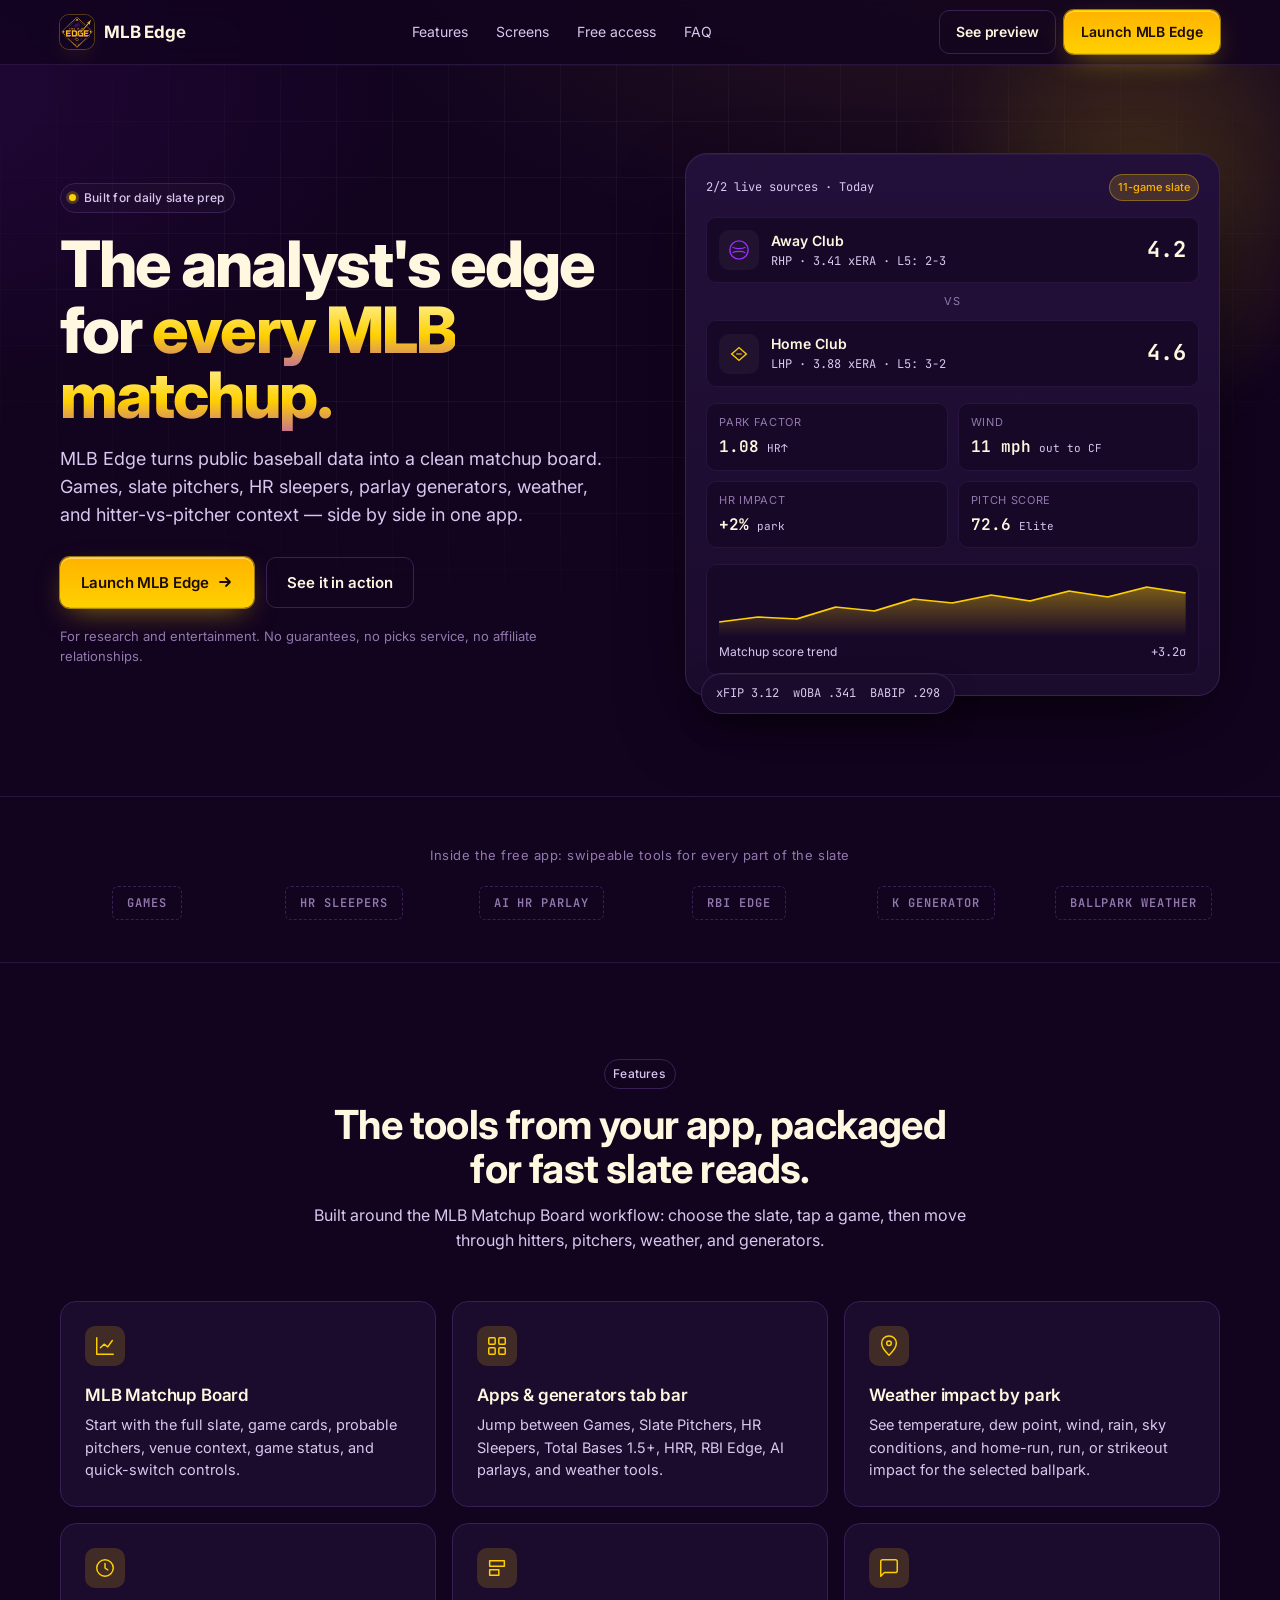
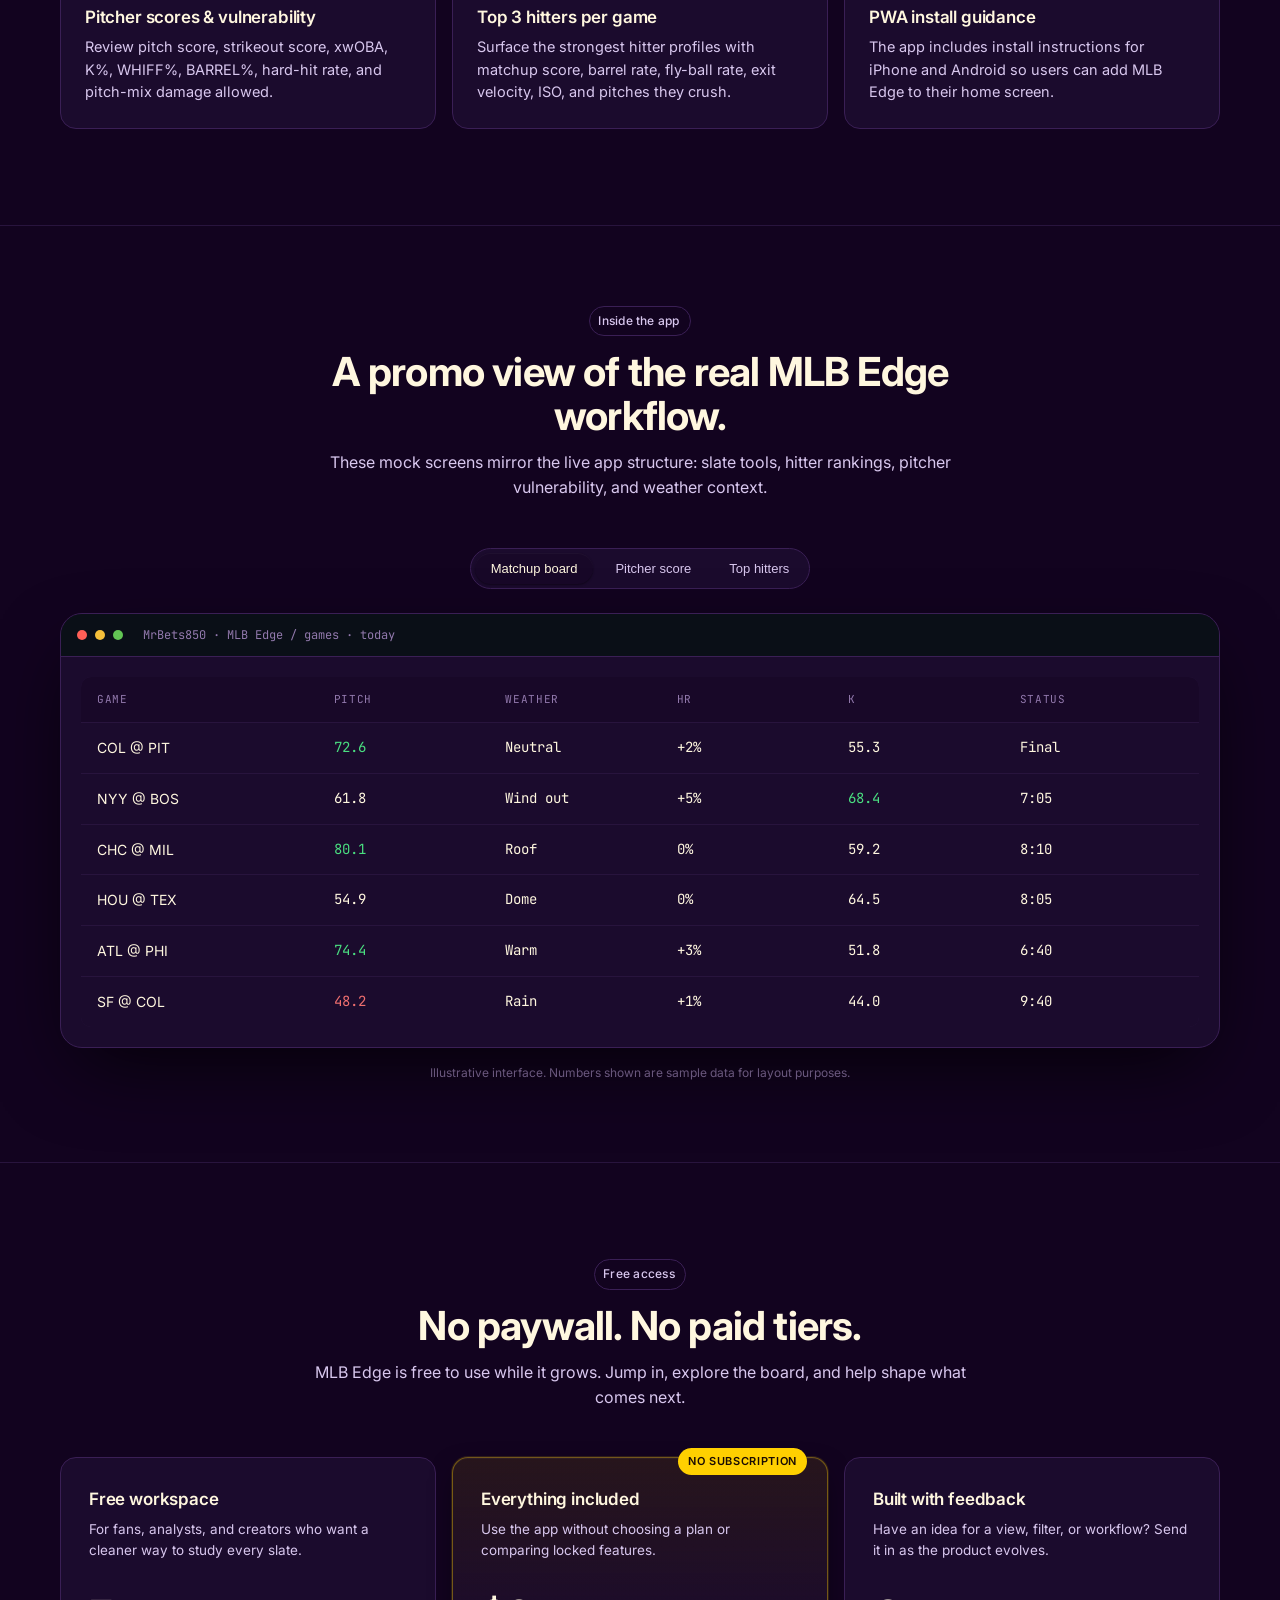
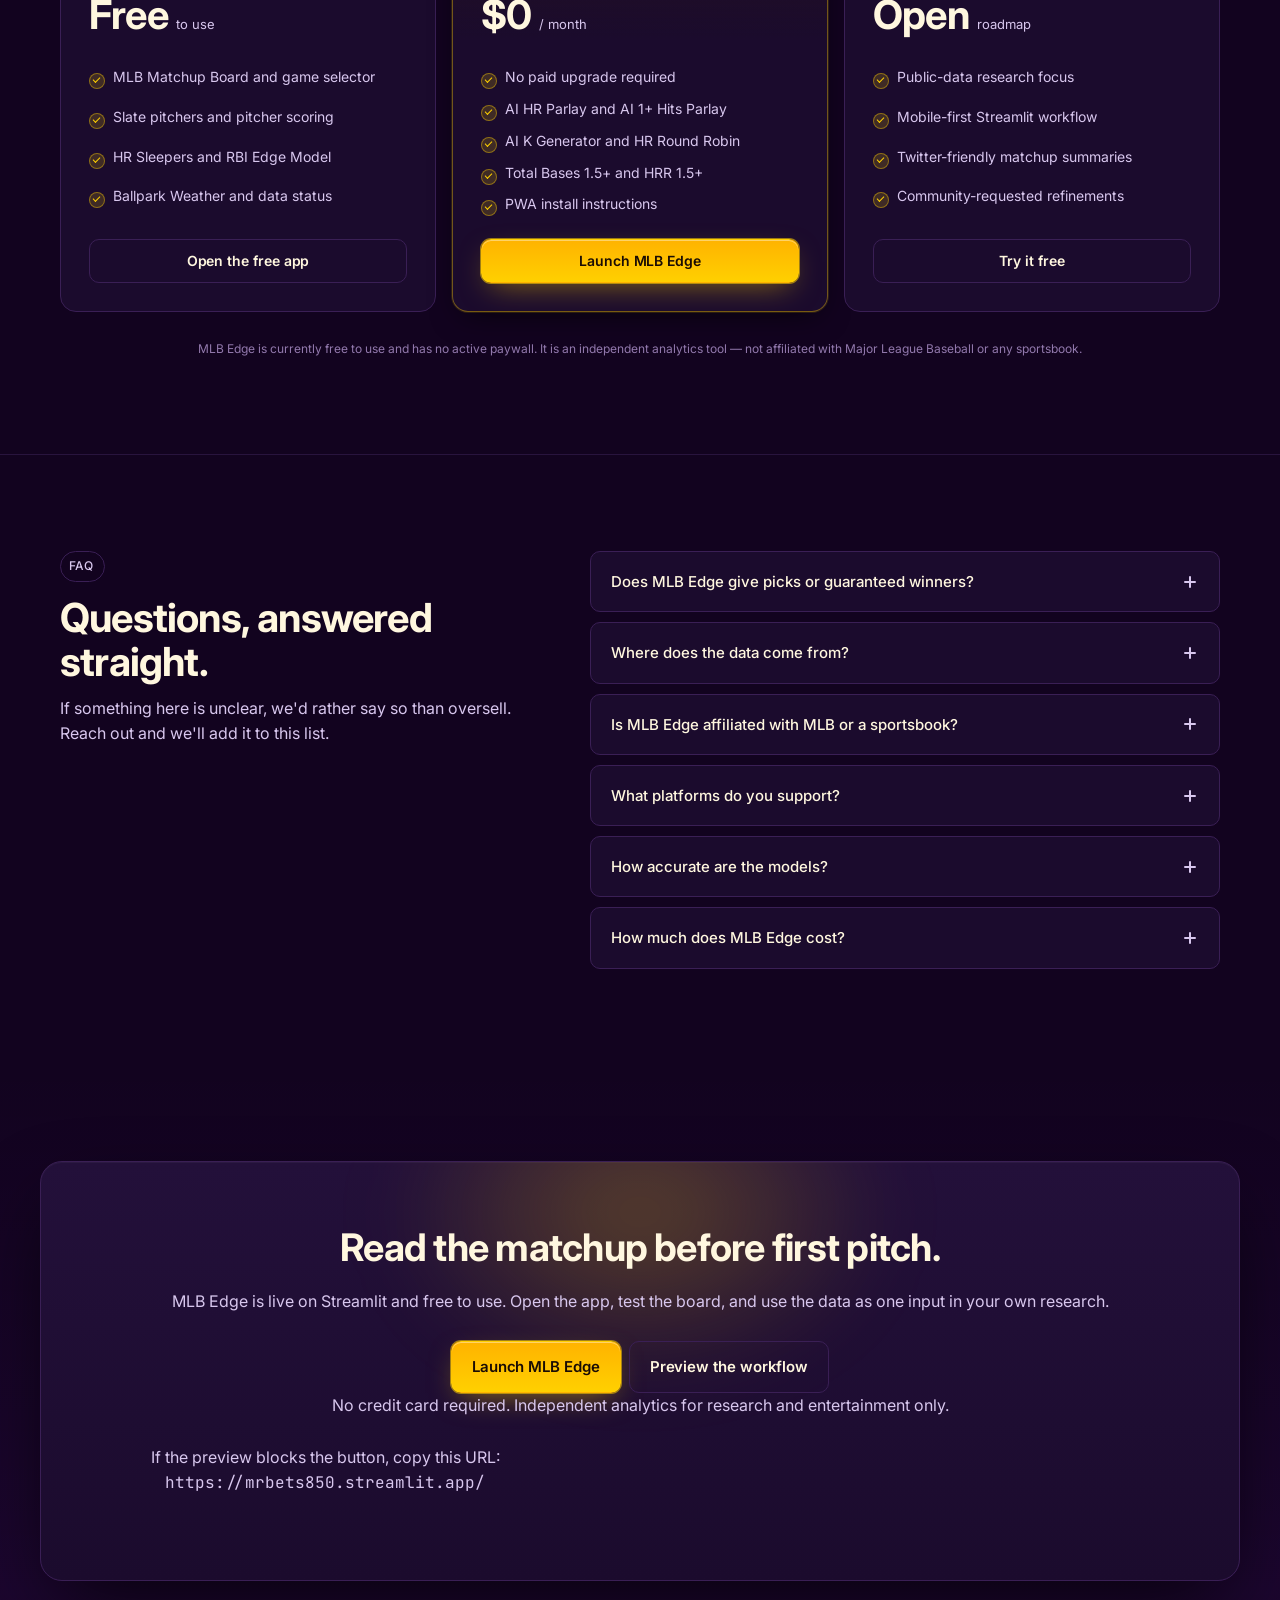
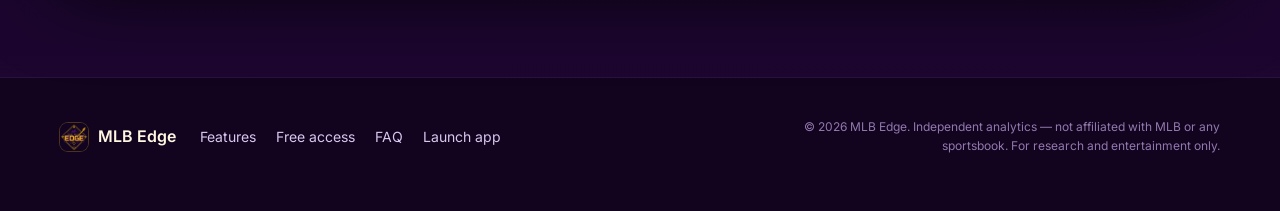
==== index.html @ c4b0b90a "Publish MLB Edge landing page" ====
<!doctype html>
<html lang="en">
  <head>
    <meta charset="utf-8" />
    <meta name="viewport" content="width=device-width, initial-scale=1, viewport-fit=cover" />
    <meta name="theme-color" content="#12031f" />
    <meta name="color-scheme" content="dark" />

    <title>MLB Edge — Baseball analytics for the modern fan</title>
    <meta
      name="description"
      content="MLB Edge is a baseball analytics workspace. Track pitcher form, batter splits, park factors and matchup context in one fast, modern interface."
    />

    <!-- Open Graph -->
    <meta property="og:type" content="website" />
    <meta property="og:title" content="MLB Edge — Baseball analytics for the modern fan" />
    <meta
      property="og:description"
      content="A clean, fast analytics workspace for MLB matchups. Pitcher form, batter splits, park factors, weather — all in one view."
    />
    <meta property="og:image" content="./assets/og.svg" />

    <!-- Twitter / X -->
    <meta name="twitter:card" content="summary_large_image" />
    <meta name="twitter:title" content="MLB Edge — Baseball analytics for the modern fan" />
    <meta
      name="twitter:description"
      content="A clean, fast analytics workspace for MLB matchups. Pitcher form, batter splits, park factors, weather — all in one view."
    />
    <meta name="twitter:image" content="./assets/og.svg" />

    <link rel="icon" type="image/png" href="./assets/favicon.png" />

    <!-- Fonts: Inter for UI, JetBrains Mono for data tickers -->
    <link rel="preconnect" href="https://fonts.googleapis.com" />
    <link rel="preconnect" href="https://fonts.gstatic.com" crossorigin />
    <link
      href="https://fonts.googleapis.com/css2?family=Inter:wght@400;500;600;700;800&family=JetBrains+Mono:wght@400;500;600&display=swap"
      rel="stylesheet"
    />

    <link rel="stylesheet" href="./styles.css" />
  </head>
  <body>
    <!-- ============ NAV ============ -->
    <header class="nav" role="banner">
      <div class="container nav__inner">
        <a class="brand" href="#top" aria-label="MLB Edge home">
          <img class="brand__mark" src="./assets/mlb-edge-logo.webp" alt="" width="34" height="34" />
          <span class="brand__word">MLB&nbsp;Edge</span>
        </a>

        <nav class="nav__links" aria-label="Primary">
          <a href="#features">Features</a>
          <a href="#screens">Screens</a>
          <a href="#access">Free access</a>
          <a href="#faq">FAQ</a>
        </nav>

        <div class="nav__cta">
          <a class="btn btn--ghost" href="#screens">See preview</a>
          <a class="btn btn--primary" href="./launch.html">Launch MLB Edge</a>
        </div>
      </div>
    </header>

    <main id="top">
      <!-- ============ HERO ============ -->
      <section class="hero">
        <div class="hero__grid" aria-hidden="true"></div>
        <div class="hero__glow" aria-hidden="true"></div>

        <div class="container hero__inner">
          <div class="hero__copy">
            <span class="eyebrow">
              <span class="eyebrow__dot"></span>
              Built for daily slate prep
            </span>

            <h1 class="hero__title">
              The analyst's edge for
              <span class="grad">every MLB matchup.</span>
            </h1>

            <p class="hero__sub">
              MLB Edge turns public baseball data into a clean matchup board.
              Games, slate pitchers, HR sleepers, parlay generators, weather,
              and hitter-vs-pitcher context — side by side in one app.
            </p>

            <div class="hero__cta">
              <a class="btn btn--primary btn--lg" href="./launch.html">
                Launch MLB Edge
                <svg width="16" height="16" viewBox="0 0 16 16" fill="none" aria-hidden="true">
                  <path d="M3 8h10M9 4l4 4-4 4" stroke="currentColor" stroke-width="1.8" stroke-linecap="round" stroke-linejoin="round"/>
                </svg>
              </a>
              <a class="btn btn--ghost btn--lg" href="#screens">See it in action</a>
            </div>

            <p class="hero__fineprint">
              For research and entertainment. No guarantees, no picks
              service, no affiliate relationships.
            </p>
          </div>

          <!-- Hero visual: stylized matchup card -->
          <div class="hero__visual" aria-hidden="true">
            <div class="card-matchup">
              <div class="card-matchup__head">
                <span class="card-matchup__time">2/2 live sources · Today</span>
                <span class="badge">11-game slate</span>
              </div>

              <div class="card-matchup__teams">
                <div class="team">
                  <div class="team__logo" data-tone="away">
                    <svg viewBox="0 0 24 24" width="22" height="22" aria-hidden="true">
                      <circle cx="12" cy="12" r="10" fill="none" stroke="currentColor" stroke-width="1.5"/>
                      <path d="M5 9c3 2 11 2 14 0M5 15c3-2 11-2 14 0" stroke="currentColor" stroke-width="1.2" fill="none"/>
                    </svg>
                  </div>
                  <div>
                    <div class="team__name">Away Club</div>
                    <div class="team__meta">RHP · 3.41 xERA · L5: 2-3</div>
                  </div>
                  <div class="team__num">4.2</div>
                </div>

                <div class="vs">vs</div>

                <div class="team">
                  <div class="team__logo" data-tone="home">
                    <svg viewBox="0 0 24 24" width="22" height="22" aria-hidden="true">
                      <path d="M4 12l8-7 8 7-8 7z" fill="none" stroke="currentColor" stroke-width="1.5"/>
                      <path d="M9 12h6" stroke="currentColor" stroke-width="1.2"/>
                    </svg>
                  </div>
                  <div>
                    <div class="team__name">Home Club</div>
                    <div class="team__meta">LHP · 3.88 xERA · L5: 3-2</div>
                  </div>
                  <div class="team__num">4.6</div>
                </div>
              </div>

              <div class="card-matchup__grid">
                <div class="stat">
                  <div class="stat__label">Park factor</div>
                  <div class="stat__val">1.08 <span class="stat__delta up">HR↑</span></div>
                </div>
                <div class="stat">
                  <div class="stat__label">Wind</div>
                  <div class="stat__val">11 mph <span class="stat__delta">out to CF</span></div>
                </div>
                <div class="stat">
                  <div class="stat__label">HR impact</div>
                  <div class="stat__val">+2% <span class="stat__delta up">park</span></div>
                </div>
                <div class="stat">
                  <div class="stat__label">Pitch score</div>
                  <div class="stat__val">72.6 <span class="stat__delta up">Elite</span></div>
                </div>
              </div>

              <div class="card-matchup__chart" aria-hidden="true">
                <svg viewBox="0 0 240 60" preserveAspectRatio="none" width="100%" height="60">
                  <defs>
                    <linearGradient id="g1" x1="0" x2="0" y1="0" y2="1">
                      <stop offset="0%" stop-color="#ffd000" stop-opacity="0.42"/>
                      <stop offset="100%" stop-color="#ffd000" stop-opacity="0"/>
                    </linearGradient>
                  </defs>
                  <path d="M0 45 L20 40 L40 42 L60 30 L80 34 L100 22 L120 26 L140 18 L160 24 L180 14 L200 20 L220 10 L240 16 L240 60 L0 60 Z" fill="url(#g1)"/>
                  <path d="M0 45 L20 40 L40 42 L60 30 L80 34 L100 22 L120 26 L140 18 L160 24 L180 14 L200 20 L220 10 L240 16" fill="none" stroke="#ffd000" stroke-width="1.6"/>
                </svg>
                <div class="card-matchup__chartfoot">
                  <span>Matchup score trend</span>
                  <span class="mono">+3.2σ</span>
                </div>
              </div>
            </div>

            <!-- Floating ticker -->
            <div class="float-ticker" aria-hidden="true">
              <span class="mono">xFIP 3.12</span>
              <span class="mono">wOBA .341</span>
              <span class="mono">BABIP .298</span>
            </div>
          </div>
        </div>
      </section>

      <!-- ============ SOCIAL PROOF ============ -->
      <section class="proof">
        <div class="container">
          <p class="proof__label">Inside the free app: swipeable tools for every part of the slate</p>
          <ul class="proof__logos" role="list">
            <li><span class="logo-placeholder">GAMES</span></li>
            <li><span class="logo-placeholder">HR&nbsp;SLEEPERS</span></li>
            <li><span class="logo-placeholder">AI&nbsp;HR&nbsp;PARLAY</span></li>
            <li><span class="logo-placeholder">RBI&nbsp;EDGE</span></li>
            <li><span class="logo-placeholder">K&nbsp;GENERATOR</span></li>
            <li><span class="logo-placeholder">BALLPARK&nbsp;WEATHER</span></li>
          </ul>
        </div>
      </section>

      <!-- ============ FEATURES ============ -->
      <section class="features" id="features">
        <div class="container">
          <header class="section-head">
            <span class="eyebrow eyebrow--quiet">Features</span>
            <h2>The tools from your app, packaged for fast slate reads.</h2>
            <p>
              Built around the MLB Matchup Board workflow: choose the slate,
              tap a game, then move through hitters, pitchers, weather, and generators.
            </p>
          </header>

          <div class="feature-grid">
            <article class="feature">
              <div class="feature__icon" aria-hidden="true">
                <svg viewBox="0 0 24 24" width="22" height="22" fill="none" stroke="currentColor" stroke-width="1.6" stroke-linecap="round" stroke-linejoin="round">
                  <path d="M3 3v18h18"/>
                  <path d="M7 14l4-4 4 3 5-7"/>
                </svg>
              </div>
              <h3>MLB Matchup Board</h3>
              <p>Start with the full slate, game cards, probable pitchers, venue context, game status, and quick-switch controls.</p>
            </article>

            <article class="feature">
              <div class="feature__icon" aria-hidden="true">
                <svg viewBox="0 0 24 24" width="22" height="22" fill="none" stroke="currentColor" stroke-width="1.6" stroke-linecap="round" stroke-linejoin="round">
                  <rect x="3" y="3" width="7" height="7" rx="1"/>
                  <rect x="14" y="3" width="7" height="7" rx="1"/>
                  <rect x="3" y="14" width="7" height="7" rx="1"/>
                  <rect x="14" y="14" width="7" height="7" rx="1"/>
                </svg>
              </div>
              <h3>Apps &amp; generators tab bar</h3>
              <p>Jump between Games, Slate Pitchers, HR Sleepers, Total Bases 1.5+, HRR, RBI Edge, AI parlays, and weather tools.</p>
            </article>

            <article class="feature">
              <div class="feature__icon" aria-hidden="true">
                <svg viewBox="0 0 24 24" width="22" height="22" fill="none" stroke="currentColor" stroke-width="1.6" stroke-linecap="round" stroke-linejoin="round">
                  <path d="M12 22s8-7.58 8-13a8 8 0 10-16 0c0 5.42 8 13 8 13z"/>
                  <circle cx="12" cy="9" r="2.5"/>
                </svg>
              </div>
              <h3>Weather impact by park</h3>
              <p>See temperature, dew point, wind, rain, sky conditions, and home-run, run, or strikeout impact for the selected ballpark.</p>
            </article>

            <article class="feature">
              <div class="feature__icon" aria-hidden="true">
                <svg viewBox="0 0 24 24" width="22" height="22" fill="none" stroke="currentColor" stroke-width="1.6" stroke-linecap="round" stroke-linejoin="round">
                  <circle cx="12" cy="12" r="9"/>
                  <path d="M12 7v5l3 2"/>
                </svg>
              </div>
              <h3>Pitcher scores &amp; vulnerability</h3>
              <p>Review pitch score, strikeout score, xwOBA, K%, WHIFF%, BARREL%, hard-hit rate, and pitch-mix damage allowed.</p>
            </article>

            <article class="feature">
              <div class="feature__icon" aria-hidden="true">
                <svg viewBox="0 0 24 24" width="22" height="22" fill="none" stroke="currentColor" stroke-width="1.6" stroke-linecap="round" stroke-linejoin="round">
                  <path d="M4 4h16v6H4zM4 14h10v6H4z"/>
                </svg>
              </div>
              <h3>Top 3 hitters per game</h3>
              <p>Surface the strongest hitter profiles with matchup score, barrel rate, fly-ball rate, exit velocity, ISO, and pitches they crush.</p>
            </article>

            <article class="feature">
              <div class="feature__icon" aria-hidden="true">
                <svg viewBox="0 0 24 24" width="22" height="22" fill="none" stroke="currentColor" stroke-width="1.6" stroke-linecap="round" stroke-linejoin="round">
                  <path d="M21 15a2 2 0 01-2 2H7l-4 4V5a2 2 0 012-2h14a2 2 0 012 2z"/>
                </svg>
              </div>
              <h3>PWA install guidance</h3>
              <p>The app includes install instructions for iPhone and Android so users can add MLB Edge to their home screen.</p>
            </article>
          </div>
        </div>
      </section>

      <!-- ============ SCREENSHOTS ============ -->
      <section class="screens" id="screens">
        <div class="container">
          <header class="section-head">
            <span class="eyebrow eyebrow--quiet">Inside the app</span>
            <h2>A promo view of the real MLB Edge workflow.</h2>
            <p>These mock screens mirror the live app structure: slate tools, hitter rankings, pitcher vulnerability, and weather context.</p>
          </header>

          <div class="screens__tabs" role="tablist" aria-label="Screens">
            <button class="tab is-active" role="tab" aria-selected="true" data-tab="board">Matchup board</button>
            <button class="tab" role="tab" aria-selected="false" data-tab="pitcher">Pitcher score</button>
            <button class="tab" role="tab" aria-selected="false" data-tab="splits">Top hitters</button>
          </div>

          <div class="screens__frame">
            <!-- Placeholder screenshot 1: daily board -->
            <div class="screen is-active" data-screen="board" role="tabpanel">
              <div class="screen__chrome">
                <span class="dot dot--r"></span><span class="dot dot--y"></span><span class="dot dot--g"></span>
                <span class="screen__url mono">MrBets850 · MLB Edge / games · today</span>
              </div>
              <div class="screen__body">
                <div class="board">
                  <div class="board__row board__row--head mono">
                    <span>Game</span><span>Pitch</span><span>Weather</span><span>HR</span><span>K</span><span>Status</span>
                  </div>
                  <div class="board__row">
                    <span>COL @ PIT</span><span class="up mono">72.6</span><span class="mono">Neutral</span><span class="mono">+2%</span><span class="mono">55.3</span><span class="mono">Final</span>
                  </div>
                  <div class="board__row">
                    <span>NYY @ BOS</span><span class="mono">61.8</span><span class="mono">Wind out</span><span class="mono">+5%</span><span class="up mono">68.4</span><span class="mono">7:05</span>
                  </div>
                  <div class="board__row">
                    <span>CHC @ MIL</span><span class="up mono">80.1</span><span class="mono">Roof</span><span class="mono">0%</span><span class="mono">59.2</span><span class="mono">8:10</span>
                  </div>
                  <div class="board__row">
                    <span>HOU @ TEX</span><span class="mono">54.9</span><span class="mono">Dome</span><span class="mono">0%</span><span class="mono">64.5</span><span class="mono">8:05</span>
                  </div>
                  <div class="board__row">
                    <span>ATL @ PHI</span><span class="up mono">74.4</span><span class="mono">Warm</span><span class="mono">+3%</span><span class="mono">51.8</span><span class="mono">6:40</span>
                  </div>
                  <div class="board__row">
                    <span>SF @ COL</span><span class="down mono">48.2</span><span class="mono">Rain</span><span class="mono">+1%</span><span class="mono">44.0</span><span class="mono">9:40</span>
                  </div>
                </div>
              </div>
            </div>

            <!-- Placeholder screenshot 2: pitcher card -->
            <div class="screen" data-screen="pitcher" role="tabpanel" hidden>
              <div class="screen__chrome">
                <span class="dot dot--r"></span><span class="dot dot--y"></span><span class="dot dot--g"></span>
                <span class="screen__url mono">MLB Edge / pitcher score · vulnerability</span>
              </div>
              <div class="screen__body screen__body--pitcher">
                <div class="pcard">
                  <div class="pcard__head">
                    <div>
                      <div class="pcard__name">Away SP vulnerability</div>
                      <div class="pcard__meta mono">K% · BB% · xwOBA · BARREL% · HH%</div>
                    </div>
                    <div class="pcard__big mono">74.4 <small>EXPLOITABLE</small></div>
                  </div>
                  <div class="pcard__grid">
                    <div><div class="lbl">K%</div><div class="val mono">22.4</div></div>
                    <div><div class="lbl">BB%</div><div class="val mono">8.1</div></div>
                    <div><div class="lbl">xwOBA</div><div class="val mono">.341</div></div>
                    <div><div class="lbl">BARREL%</div><div class="val mono">9.7</div></div>
                  </div>
                  <div class="pcard__chart">
                    <svg viewBox="0 0 320 80" preserveAspectRatio="none" width="100%" height="80" aria-hidden="true">
                      <path d="M0 50 L30 46 L60 48 L90 38 L120 42 L150 30 L180 34 L210 26 L240 30 L270 22 L300 28 L320 20" fill="none" stroke="#ffd000" stroke-width="2"/>
                      <path d="M0 60 L30 58 L60 56 L90 54 L120 56 L150 50 L180 52 L210 48 L240 50 L270 46 L300 48 L320 44" fill="none" stroke="#9b2dff" stroke-width="2" stroke-dasharray="3 3"/>
                    </svg>
                    <div class="legend mono">
                      <span><i style="background:#ffd000"></i>Pitch score</span>
                      <span><i style="background:#9b2dff"></i>Strikeout score</span>
                    </div>
                  </div>
                </div>
              </div>
            </div>

            <!-- Placeholder screenshot 3: splits matrix -->
            <div class="screen" data-screen="splits" role="tabpanel" hidden>
              <div class="screen__chrome">
                <span class="dot dot--r"></span><span class="dot dot--y"></span><span class="dot dot--g"></span>
                <span class="screen__url mono">MLB Edge / top 3 hitters · this game</span>
              </div>
              <div class="screen__body">
                <div class="matrix">
                  <div class="matrix__row matrix__row--head mono">
                    <span>Hitter</span><span>Score</span><span>BARREL%</span><span>FB%</span><span>EV</span><span>Crush pitch</span>
                  </div>
                  <div class="matrix__row"><span>#1 Hitter</span><span class="mono up">185.2</span><span class="mono">14.1</span><span class="mono">43.0</span><span class="mono">91.8</span><span class="mono">Slider</span></div>
                  <div class="matrix__row"><span>#2 Hitter</span><span class="mono up">162.7</span><span class="mono">11.8</span><span class="mono">39.4</span><span class="mono">90.6</span><span class="mono">4-Seam</span></div>
                  <div class="matrix__row"><span>#3 Hitter</span><span class="mono up">148.4</span><span class="mono">10.5</span><span class="mono">41.2</span><span class="mono">89.9</span><span class="mono">Sinker</span></div>
                  <div class="matrix__row"><span>Lineup L5</span><span class="mono">Form</span><span class="mono">AVG</span><span class="mono">L10 HR</span><span class="mono">ISO</span><span class="mono">wOBA</span></div>
                  <div class="matrix__row"><span>Sort</span><span class="mono">High → Low</span><span class="mono">Tap</span><span class="mono">Swipe</span><span class="mono">Filter</span><span class="mono">Review</span></div>
                  <div class="matrix__row"><span>Game note</span><span class="mono">Public data</span><span class="mono">No picks</span><span class="mono">Research</span><span class="mono">Only</span><span class="mono">Free</span></div>
                </div>
              </div>
            </div>
          </div>

          <p class="screens__note">Illustrative interface. Numbers shown are sample data for layout purposes.</p>
        </div>
      </section>

      <!-- ============ FREE ACCESS ============ -->
      <section class="pricing" id="access">
        <div class="container">
          <header class="section-head">
            <span class="eyebrow eyebrow--quiet">Free access</span>
            <h2>No paywall. No paid tiers.</h2>
            <p>MLB Edge is free to use while it grows. Jump in, explore the board, and help shape what comes next.</p>
          </header>

          <div class="plans">
            <article class="plan">
              <div class="plan__head">
                <h3>Free workspace</h3>
                <p>For fans, analysts, and creators who want a cleaner way to study every slate.</p>
              </div>
              <div class="plan__price">
                <span class="plan__num">Free</span>
                <span class="plan__per">to use</span>
              </div>
              <ul class="plan__list">
                <li>MLB Matchup Board and game selector</li>
                <li>Slate pitchers and pitcher scoring</li>
                <li>HR Sleepers and RBI Edge Model</li>
                <li>Ballpark Weather and data status</li>
              </ul>
              <a class="btn btn--ghost btn--block" href="./launch.html">Open the free app</a>
            </article>

            <article class="plan plan--featured">
              <div class="plan__ribbon">No subscription</div>
              <div class="plan__head">
                <h3>Everything included</h3>
                <p>Use the app without choosing a plan or comparing locked features.</p>
              </div>
              <div class="plan__price">
                <span class="plan__num">$0</span>
                <span class="plan__per">/ month</span>
              </div>
              <ul class="plan__list">
                <li>No paid upgrade required</li>
                <li>AI HR Parlay and AI 1+ Hits Parlay</li>
                <li>AI K Generator and HR Round Robin</li>
                <li>Total Bases 1.5+ and HRR 1.5+</li>
                <li>PWA install instructions</li>
              </ul>
              <a class="btn btn--primary btn--block" href="./launch.html">Launch MLB Edge</a>
            </article>

            <article class="plan">
              <div class="plan__head">
                <h3>Built with feedback</h3>
                <p>Have an idea for a view, filter, or workflow? Send it in as the product evolves.</p>
              </div>
              <div class="plan__price">
                <span class="plan__num">Open</span>
                <span class="plan__per">roadmap</span>
              </div>
              <ul class="plan__list">
                <li>Public-data research focus</li>
                <li>Mobile-first Streamlit workflow</li>
                <li>Twitter-friendly matchup summaries</li>
                <li>Community-requested refinements</li>
              </ul>
              <a class="btn btn--ghost btn--block" href="./launch.html">Try it free</a>
            </article>
          </div>

          <p class="pricing__note">
            MLB Edge is currently free to use and has no active paywall. It is an independent analytics
            tool — not affiliated with Major League Baseball or any sportsbook.
          </p>
        </div>
      </section>

      <!-- ============ FAQ ============ -->
      <section class="faq" id="faq">
        <div class="container faq__inner">
          <header class="section-head section-head--left">
            <span class="eyebrow eyebrow--quiet">FAQ</span>
            <h2>Questions, answered straight.</h2>
            <p>
              If something here is unclear, we'd rather say so than oversell.
              Reach out and we'll add it to this list.
            </p>
          </header>

          <div class="faq__list">
            <details>
              <summary>Does MLB Edge give picks or guaranteed winners?<span class="chev" aria-hidden="true"></span></summary>
              <p>No. MLB Edge is an analytics workspace. We surface public data and model outputs so you can do your own research. Nothing in the product is a recommendation, and no outcome is guaranteed.</p>
            </details>
            <details>
              <summary>Where does the data come from?<span class="chev" aria-hidden="true"></span></summary>
              <p>Publicly available sources, including MLB's Statcast feeds and standard public box-score data. We do not use proprietary, insider, or non-public information.</p>
            </details>
            <details>
              <summary>Is MLB Edge affiliated with MLB or a sportsbook?<span class="chev" aria-hidden="true"></span></summary>
              <p>No. MLB Edge is independent and has no affiliation, partnership, or revenue-share arrangement with Major League Baseball, any team, or any sportsbook.</p>
            </details>
            <details>
              <summary>What platforms do you support?<span class="chev" aria-hidden="true"></span></summary>
              <p>The web app works on modern desktop and mobile browsers through Streamlit, and the app includes iPhone and Android install instructions for home-screen access.</p>
            </details>
            <details>
              <summary>How accurate are the models?<span class="chev" aria-hidden="true"></span></summary>
              <p>We publish methodology and back-test summaries in the app changelog. Baseball is famously noisy at the single-game level — treat any model output as one input among many.</p>
            </details>
            <details>
              <summary>How much does MLB Edge cost?<span class="chev" aria-hidden="true"></span></summary>
              <p>MLB Edge is free to use and does not currently have paid plans, subscriptions, or a credit-card requirement.</p>
            </details>
          </div>
        </div>
      </section>

      <!-- ============ FINAL CTA ============ -->
      <section class="cta" id="cta">
        <div class="container cta__inner">
          <div class="cta__glow" aria-hidden="true"></div>
          <h2>Read the matchup before first pitch.</h2>
          <p>MLB Edge is live on Streamlit and free to use. Open the app, test the board, and use the data as one input in your own research.</p>
          <div class="cta__actions">
            <a class="btn btn--primary btn--lg" href="./launch.html">Launch MLB Edge</a>
            <a class="btn btn--ghost btn--lg" href="#screens">Preview the workflow</a>
          </div>
          <p class="cta__legal">No credit card required. Independent analytics for research and entertainment only.</p>
          <p class="cta__fallback">If the preview blocks the button, copy this URL: <span class="mono">https://mrbets850.streamlit.app/</span></p>
        </div>
      </section>
    </main>

    <!-- ============ FOOTER ============ -->
    <footer class="foot">
      <div class="container foot__inner">
        <div class="foot__brand">
          <img class="foot__logo" src="./assets/mlb-edge-logo.webp" alt="" width="28" height="28" />
          <span>MLB Edge</span>
        </div>
        <nav class="foot__nav" aria-label="Footer">
          <a href="#features">Features</a>
          <a href="#access">Free access</a>
          <a href="#faq">FAQ</a>
          <a href="./launch.html">Launch app</a>
        </nav>
        <p class="foot__legal">
          © <span id="yr"></span> MLB Edge. Independent analytics — not affiliated with MLB or any sportsbook.
          For research and entertainment only.
        </p>
      </div>
    </footer>

    <script src="./script.js" defer></script>
  </body>
</html>
---- styles.css ----
/* =========================================================
   MLB Edge — premium purple/gold sports/data aesthetic
   ========================================================= */

:root {
  /* Color — matched to the uploaded MLB Edge logo */
  --bg: #12031f;
  --bg-elev: #180828;
  --bg-card: #1b0b2d;
  --bg-card-2: #23103a;
  --line: #3a1f55;
  --line-soft: #28143d;

  --ink: #fff7df;
  --ink-mute: #d8c7ee;
  --ink-dim: #9279ad;

  /* Brand: logo gold with electric violet data accent */
  --accent: #ffd000;
  --accent-2: #ffb300;
  --accent-soft: rgba(255, 208, 0, 0.16);
  --data: #9b2dff;

  --up: #4ade80;
  --down: #ef6f6f;

  /* Type */
  --font-sans: "Inter", ui-sans-serif, system-ui, -apple-system, "Segoe UI", Roboto, sans-serif;
  --font-mono: "JetBrains Mono", ui-monospace, "SF Mono", Menlo, monospace;

  /* Radius / shadow */
  --r-sm: 6px;
  --r-md: 10px;
  --r-lg: 16px;
  --r-xl: 22px;

  --shadow-sm: 0 1px 0 rgba(255, 255, 255, 0.03) inset, 0 1px 2px rgba(0, 0, 0, 0.4);
  --shadow-md: 0 10px 30px -10px rgba(0, 0, 0, 0.7), 0 1px 0 rgba(255, 255, 255, 0.04) inset;
  --shadow-lg: 0 30px 80px -20px rgba(0, 0, 0, 0.8), 0 1px 0 rgba(255, 255, 255, 0.04) inset;
}

* { box-sizing: border-box; }

html { scroll-behavior: smooth; }

body {
  margin: 0;
  background: var(--bg);
  color: var(--ink);
  font-family: var(--font-sans);
  font-size: 16px;
  line-height: 1.55;
  -webkit-font-smoothing: antialiased;
  -moz-osx-font-smoothing: grayscale;
  background-image:
    radial-gradient(1200px 600px at 80% -10%, rgba(255, 208, 0, 0.10), transparent 60%),
    radial-gradient(900px 500px at -10% 10%, rgba(155, 45, 255, 0.12), transparent 60%);
  background-attachment: fixed;
}

img, svg { display: block; max-width: 100%; }

a { color: inherit; text-decoration: none; }

.container {
  width: 100%;
  max-width: 1200px;
  margin: 0 auto;
  padding: 0 20px;
}

.sr-only {
  position: absolute; width: 1px; height: 1px;
  padding: 0; margin: -1px; overflow: hidden; clip: rect(0,0,0,0);
  white-space: nowrap; border: 0;
}

.mono { font-family: var(--font-mono); font-variant-numeric: tabular-nums; }

.up { color: var(--up); }
.down { color: var(--down); }

/* ===== NAV ===== */
.nav {
  position: sticky;
  top: 0;
  z-index: 50;
  backdrop-filter: blur(14px);
  -webkit-backdrop-filter: blur(14px);
  background: rgba(18, 3, 31, 0.76);
  border-bottom: 1px solid var(--line-soft);
}

.nav__inner {
  display: flex;
  align-items: center;
  justify-content: space-between;
  height: 64px;
  gap: 24px;
}

.brand {
  display: inline-flex;
  align-items: center;
  gap: 10px;
  font-weight: 700;
  letter-spacing: -0.01em;
  font-size: 17px;
}
.brand__mark {
  flex: 0 0 34px;
  width: 34px;
  height: 34px;
  border-radius: 9px;
  object-fit: cover;
  box-shadow:
    0 0 0 1px rgba(255, 208, 0, 0.28),
    0 10px 24px -12px rgba(255, 208, 0, 0.55);
}

.nav__links {
  display: none;
  gap: 28px;
  font-size: 14px;
  color: var(--ink-mute);
}
.nav__links a:hover { color: var(--ink); }

.nav__cta {
  display: flex;
  align-items: center;
  gap: 8px;
}
.nav__cta .btn--ghost { display: none; }

@media (min-width: 560px) {
  .nav__cta .btn--ghost { display: inline-flex; }
}
@media (min-width: 820px) {
  .nav__links { display: inline-flex; }
}

/* tighten primary CTA on small screens */
@media (max-width: 480px) {
  .nav__inner .btn--primary { padding: 9px 12px; font-size: 13px; }
  .brand__word { font-size: 16px; }
}

/* ===== BUTTONS ===== */
.btn {
  display: inline-flex;
  align-items: center;
  justify-content: center;
  gap: 8px;
  padding: 10px 16px;
  border-radius: var(--r-md);
  font-size: 14px;
  font-weight: 600;
  letter-spacing: -0.005em;
  border: 1px solid transparent;
  cursor: pointer;
  transition: transform 120ms ease, background 160ms ease, border-color 160ms ease, color 160ms ease, box-shadow 160ms ease;
  white-space: nowrap;
}
.btn--lg { padding: 13px 20px; font-size: 15px; }
.btn--block { width: 100%; }

.btn--primary {
  background: linear-gradient(180deg, var(--accent-2) 0%, var(--accent) 100%);
  color: #1a0c04;
  box-shadow:
    0 1px 0 rgba(255,255,255,0.4) inset,
    0 0 0 1px rgba(255, 208, 0, 0.55),
    0 10px 30px -10px rgba(255, 208, 0, 0.55);
}
.btn--primary:hover { transform: translateY(-1px); filter: brightness(1.05); }

.btn--ghost {
  background: transparent;
  color: var(--ink);
  border-color: var(--line);
}
.btn--ghost:hover { background: var(--bg-elev); border-color: #2a3343; }

/* ===== EYEBROW / SECTION HEAD ===== */
.eyebrow {
  display: inline-flex;
  align-items: center;
  gap: 8px;
  padding: 5px 10px 5px 8px;
  border: 1px solid var(--line);
  border-radius: 999px;
  font-size: 12px;
  font-weight: 500;
  color: var(--ink-mute);
  letter-spacing: 0.02em;
  background: rgba(255,255,255,0.02);
}
.eyebrow--quiet { background: transparent; }
.eyebrow__dot {
  width: 7px; height: 7px; border-radius: 50%;
  background: var(--accent);
  box-shadow: 0 0 0 3px rgba(255, 208, 0, 0.22);
}

.section-head {
  text-align: center;
  max-width: 660px;
  margin: 0 auto 48px;
}
.section-head--left {
  text-align: left;
  margin: 0 0 40px;
}
.section-head h2 {
  margin: 14px 0 12px;
  font-size: clamp(28px, 4vw, 40px);
  line-height: 1.1;
  letter-spacing: -0.02em;
  font-weight: 700;
}
.section-head p {
  color: var(--ink-mute);
  font-size: 16px;
  margin: 0;
}

/* ===== HERO ===== */
.hero {
  position: relative;
  padding: 56px 0 72px;
  overflow: hidden;
  border-bottom: 1px solid var(--line-soft);
}
.hero__grid {
  position: absolute;
  inset: 0;
  background-image:
    linear-gradient(to right, rgba(255,255,255,0.04) 1px, transparent 1px),
    linear-gradient(to bottom, rgba(255,255,255,0.04) 1px, transparent 1px);
  background-size: 56px 56px;
  mask-image: radial-gradient(ellipse 80% 60% at 50% 30%, black 40%, transparent 80%);
  -webkit-mask-image: radial-gradient(ellipse 80% 60% at 50% 30%, black 40%, transparent 80%);
  pointer-events: none;
}
.hero__glow {
  position: absolute;
  top: -120px; right: -120px;
  width: 520px; height: 520px;
  background: radial-gradient(circle, rgba(255, 208, 0, 0.20), transparent 60%);
  filter: blur(20px);
  pointer-events: none;
}

.hero__inner {
  position: relative;
  display: grid;
  grid-template-columns: 1fr;
  gap: 48px;
  align-items: center;
}
@media (min-width: 980px) {
  .hero { padding: 88px 0 100px; }
  .hero__inner { grid-template-columns: 1.05fr 1fr; gap: 64px; }
}

.hero__title {
  font-size: clamp(36px, 6vw, 64px);
  line-height: 1.02;
  letter-spacing: -0.03em;
  font-weight: 800;
  margin: 18px 0 18px;
}
.grad {
  background: linear-gradient(180deg, #fff8b8 0%, var(--accent) 58%, #9b2dff 130%);
  -webkit-background-clip: text;
  background-clip: text;
  color: transparent;
}

.hero__sub {
  font-size: clamp(16px, 1.6vw, 18px);
  color: var(--ink-mute);
  max-width: 560px;
  margin: 0 0 28px;
}

.hero__cta {
  display: flex;
  flex-wrap: wrap;
  gap: 12px;
  margin-bottom: 18px;
}

.hero__fineprint {
  font-size: 13px;
  color: var(--ink-dim);
  margin: 6px 0 0;
}

/* Hero matchup card */
.hero__visual {
  position: relative;
}
.card-matchup {
  position: relative;
  background: linear-gradient(180deg, var(--bg-card-2) 0%, var(--bg-card) 100%);
  border: 1px solid var(--line);
  border-radius: var(--r-xl);
  padding: 20px;
  box-shadow: var(--shadow-lg);
}
.card-matchup__head {
  display: flex;
  align-items: center;
  justify-content: space-between;
  margin-bottom: 16px;
}
.card-matchup__time {
  font-size: 12px;
  color: var(--ink-mute);
  font-family: var(--font-mono);
}
.badge {
  font-size: 11px;
  padding: 4px 8px;
  border-radius: 999px;
  background: var(--accent-soft);
  color: var(--accent-2);
  border: 1px solid rgba(255, 208, 0, 0.34);
  font-weight: 500;
}

.card-matchup__teams { display: grid; gap: 10px; }
.team {
  display: grid;
  grid-template-columns: 40px 1fr auto;
  align-items: center;
  gap: 12px;
  padding: 12px;
  background: var(--bg-elev);
  border: 1px solid var(--line-soft);
  border-radius: var(--r-md);
}
.team__logo {
  width: 40px; height: 40px;
  display: grid; place-items: center;
  border-radius: 10px;
  background: rgba(255,255,255,0.04);
}
.team__logo[data-tone="away"] { color: var(--data); }
.team__logo[data-tone="home"] { color: var(--accent); }
.team__name { font-weight: 600; font-size: 14px; }
.team__meta { font-size: 12px; color: var(--ink-mute); font-family: var(--font-mono); }
.team__num { font-size: 22px; font-weight: 700; font-family: var(--font-mono); }

.vs {
  text-align: center;
  font-size: 11px;
  color: var(--ink-dim);
  letter-spacing: 0.1em;
  text-transform: uppercase;
}

.card-matchup__grid {
  display: grid;
  grid-template-columns: repeat(2, 1fr);
  gap: 10px;
  margin: 16px 0;
}
.stat {
  background: var(--bg-elev);
  border: 1px solid var(--line-soft);
  border-radius: var(--r-md);
  padding: 10px 12px;
}
.stat__label { font-size: 11px; color: var(--ink-dim); text-transform: uppercase; letter-spacing: 0.06em; }
.stat__val { font-size: 16px; font-weight: 600; margin-top: 4px; font-family: var(--font-mono); display: flex; align-items: baseline; gap: 8px; }
.stat__delta { font-size: 11px; color: var(--ink-mute); font-weight: 400; }

.card-matchup__chart {
  margin-top: 8px;
  padding: 12px;
  background: var(--bg-elev);
  border: 1px solid var(--line-soft);
  border-radius: var(--r-md);
}
.card-matchup__chartfoot {
  display: flex;
  justify-content: space-between;
  align-items: center;
  margin-top: 6px;
  font-size: 12px;
  color: var(--ink-mute);
}

.float-ticker {
  position: absolute;
  bottom: -18px;
  left: 16px;
  display: inline-flex;
  gap: 14px;
  padding: 10px 14px;
  background: rgba(27, 11, 45, 0.95);
  border: 1px solid var(--line);
  border-radius: 999px;
  font-size: 12px;
  color: var(--ink-mute);
  box-shadow: var(--shadow-md);
  backdrop-filter: blur(8px);
}
@media (max-width: 560px) {
  .float-ticker { display: none; }
}

/* ===== SOCIAL PROOF ===== */
.proof {
  padding: 48px 0;
  border-bottom: 1px solid var(--line-soft);
}
.proof__label {
  text-align: center;
  color: var(--ink-dim);
  font-size: 13px;
  letter-spacing: 0.04em;
  margin: 0 0 24px;
}
.proof__logos {
  list-style: none;
  margin: 0; padding: 0;
  display: grid;
  grid-template-columns: repeat(2, 1fr);
  gap: 16px 24px;
  align-items: center;
  justify-items: center;
}
@media (min-width: 640px) { .proof__logos { grid-template-columns: repeat(3, 1fr); } }
@media (min-width: 960px) { .proof__logos { grid-template-columns: repeat(6, 1fr); } }

.logo-placeholder {
  font-family: var(--font-mono);
  font-size: 12px;
  font-weight: 600;
  letter-spacing: 0.08em;
  color: var(--ink-dim);
  padding: 8px 14px;
  border: 1px dashed var(--line);
  border-radius: 6px;
  white-space: nowrap;
  transition: color 200ms ease, border-color 200ms ease;
}
.logo-placeholder:hover { color: var(--ink-mute); border-color: #2a3343; }

/* ===== FEATURES ===== */
.features { padding: 96px 0; }
.feature-grid {
  display: grid;
  grid-template-columns: 1fr;
  gap: 16px;
}
@media (min-width: 640px) { .feature-grid { grid-template-columns: repeat(2, 1fr); } }
@media (min-width: 960px) { .feature-grid { grid-template-columns: repeat(3, 1fr); } }

.feature {
  background: var(--bg-card);
  border: 1px solid var(--line);
  border-radius: var(--r-lg);
  padding: 24px;
  transition: transform 200ms ease, border-color 200ms ease, background 200ms ease;
}
.feature:hover {
  transform: translateY(-2px);
  border-color: #2a3343;
  background: var(--bg-card-2);
}
.feature__icon {
  display: inline-grid;
  place-items: center;
  width: 40px; height: 40px;
  border-radius: 10px;
  background: var(--accent-soft);
  color: var(--accent);
  margin-bottom: 16px;
}
.feature h3 {
  margin: 0 0 6px;
  font-size: 17px;
  font-weight: 600;
  letter-spacing: -0.01em;
}
.feature p {
  margin: 0;
  font-size: 14.5px;
  color: var(--ink-mute);
  line-height: 1.55;
}

/* ===== SCREENS ===== */
.screens { padding: 80px 0; border-top: 1px solid var(--line-soft); border-bottom: 1px solid var(--line-soft); }

.screens__tabs {
  display: flex;
  flex-wrap: wrap;
  justify-content: center;
  gap: 6px;
  margin-bottom: 24px;
  padding: 4px;
  background: var(--bg-card);
  border: 1px solid var(--line);
  border-radius: 999px;
  width: max-content;
  margin-left: auto; margin-right: auto;
}
.tab {
  appearance: none;
  background: transparent;
  border: 0;
  color: var(--ink-mute);
  padding: 8px 16px;
  border-radius: 999px;
  font-size: 13px;
  font-weight: 500;
  cursor: pointer;
  transition: background 160ms ease, color 160ms ease;
}
.tab:hover { color: var(--ink); }
.tab.is-active {
  background: var(--bg-elev);
  color: var(--ink);
  box-shadow: var(--shadow-sm);
}

.screens__frame {
  position: relative;
  background: var(--bg-card);
  border: 1px solid var(--line);
  border-radius: var(--r-xl);
  overflow: hidden;
  box-shadow: var(--shadow-lg);
}
.screen { display: none; }
.screen.is-active { display: block; }
.screen__chrome {
  display: flex;
  align-items: center;
  gap: 8px;
  padding: 12px 16px;
  background: #0a0f17;
  border-bottom: 1px solid var(--line);
}
.dot { width: 10px; height: 10px; border-radius: 50%; }
.dot--r { background: #ff5f57; }
.dot--y { background: #f5bf3a; }
.dot--g { background: #62c554; }
.screen__url { margin-left: 12px; font-size: 12px; color: var(--ink-dim); }

.screen__body { padding: 20px; }
.screen__body--pitcher { padding: 28px; }

/* Daily board mock */
.board { display: grid; gap: 1px; background: var(--line-soft); border-radius: var(--r-md); overflow: hidden; }
.board__row {
  display: grid;
  grid-template-columns: 1.4fr repeat(5, 1fr);
  gap: 8px;
  padding: 14px 16px;
  background: var(--bg-card);
  align-items: center;
  font-size: 14px;
}
.board__row--head {
  background: var(--bg-elev);
  color: var(--ink-dim);
  font-size: 11px;
  letter-spacing: 0.06em;
  text-transform: uppercase;
}
.board__row:not(.board__row--head):hover { background: var(--bg-card-2); }

@media (max-width: 640px) {
  .board__row { grid-template-columns: 1.2fr repeat(5, 1fr); font-size: 12px; padding: 12px; }
  .board__row > span { overflow: hidden; text-overflow: ellipsis; white-space: nowrap; }
}

/* Pitcher card mock */
.pcard {
  display: grid;
  gap: 18px;
}
.pcard__head { display: flex; justify-content: space-between; align-items: flex-end; gap: 16px; flex-wrap: wrap; }
.pcard__name { font-size: 22px; font-weight: 700; letter-spacing: -0.01em; }
.pcard__meta { font-size: 12px; color: var(--ink-mute); margin-top: 4px; }
.pcard__big { font-size: 36px; font-weight: 700; color: var(--accent); }
.pcard__big small { font-size: 12px; color: var(--ink-mute); margin-left: 6px; font-weight: 500; }
.pcard__grid {
  display: grid; grid-template-columns: repeat(4, 1fr); gap: 12px;
}
.pcard__grid > div {
  background: var(--bg-elev);
  border: 1px solid var(--line-soft);
  border-radius: var(--r-md);
  padding: 12px;
}
.pcard__grid .lbl { font-size: 11px; color: var(--ink-dim); text-transform: uppercase; letter-spacing: 0.06em; }
.pcard__grid .val { font-size: 20px; font-weight: 700; margin-top: 6px; }
.pcard__chart { background: var(--bg-elev); border: 1px solid var(--line-soft); border-radius: var(--r-md); padding: 16px; }
.legend { display: flex; gap: 16px; font-size: 11px; color: var(--ink-mute); margin-top: 6px; }
.legend i { display: inline-block; width: 8px; height: 8px; border-radius: 2px; margin-right: 6px; vertical-align: middle; }

@media (max-width: 640px) { .pcard__grid { grid-template-columns: repeat(2, 1fr); } }

/* Splits matrix mock */
.matrix { display: grid; gap: 1px; background: var(--line-soft); border-radius: var(--r-md); overflow: hidden; }
.matrix__row {
  display: grid;
  grid-template-columns: 1.4fr repeat(5, 1fr);
  gap: 8px;
  padding: 12px 16px;
  background: var(--bg-card);
  font-size: 13px;
}
.matrix__row--head {
  background: var(--bg-elev);
  color: var(--ink-dim);
  font-size: 11px;
  letter-spacing: 0.06em;
  text-transform: uppercase;
}
@media (max-width: 640px) {
  .matrix__row { grid-template-columns: 1.3fr repeat(5, 1fr); font-size: 11.5px; padding: 10px; }
}

.screens__note {
  margin: 16px 0 0;
  text-align: center;
  font-size: 12px;
  color: var(--ink-dim);
}

/* ===== FREE ACCESS ===== */
.pricing { padding: 96px 0; }
.plans {
  display: grid;
  grid-template-columns: 1fr;
  gap: 16px;
  align-items: stretch;
}
@media (min-width: 880px) { .plans { grid-template-columns: repeat(3, 1fr); } }

.plan {
  position: relative;
  display: flex;
  flex-direction: column;
  background: var(--bg-card);
  border: 1px solid var(--line);
  border-radius: var(--r-lg);
  padding: 28px;
}
.plan--featured {
  background: linear-gradient(180deg, rgba(255, 208, 0, 0.09) 0%, var(--bg-card) 40%);
  border-color: rgba(255, 208, 0, 0.38);
  box-shadow: 0 0 0 1px rgba(255, 208, 0, 0.12), var(--shadow-md);
}
.plan__ribbon {
  position: absolute;
  top: -10px; right: 20px;
  font-size: 11px; font-weight: 600;
  letter-spacing: 0.06em; text-transform: uppercase;
  padding: 5px 10px;
  border-radius: 999px;
  background: var(--accent);
  color: #1a0c04;
}
.plan__head h3 { margin: 0; font-size: 17px; font-weight: 600; letter-spacing: -0.01em; }
.plan__head p { margin: 6px 0 0; font-size: 13.5px; color: var(--ink-mute); }
.plan__price { margin: 24px 0 20px; display: flex; align-items: baseline; gap: 8px; }
.plan__num { font-size: 40px; font-weight: 700; letter-spacing: -0.02em; }
.plan__per { font-size: 13px; color: var(--ink-mute); }
.plan__list { list-style: none; margin: 0 0 24px; padding: 0; display: grid; gap: 10px; flex: 1; }
.plan__list li {
  position: relative;
  padding-left: 24px;
  font-size: 14px;
  color: var(--ink-mute);
}
.plan__list li::before {
  content: "";
  position: absolute;
  left: 0; top: 7px;
  width: 14px; height: 14px;
  border-radius: 50%;
  background: var(--accent-soft);
  border: 1px solid rgba(255, 208, 0, 0.42);
}
.plan__list li::after {
  content: "";
  position: absolute;
  left: 4px; top: 11px;
  width: 6px; height: 3px;
  border-left: 1.5px solid var(--accent);
  border-bottom: 1.5px solid var(--accent);
  transform: rotate(-45deg);
}
.pricing__note { text-align: center; font-size: 12px; color: var(--ink-dim); margin: 28px 0 0; }

/* ===== FAQ ===== */
.faq { padding: 96px 0; border-top: 1px solid var(--line-soft); }
.faq__inner {
  display: grid;
  grid-template-columns: 1fr;
  gap: 32px;
}
@media (min-width: 920px) {
  .faq__inner { grid-template-columns: 0.85fr 1.15fr; gap: 64px; align-items: start; }
  .faq .section-head { position: sticky; top: 96px; margin-bottom: 0; }
}

.faq__list { display: grid; gap: 10px; }
.faq details {
  background: var(--bg-card);
  border: 1px solid var(--line);
  border-radius: var(--r-md);
  padding: 0;
  overflow: hidden;
}
.faq summary {
  list-style: none;
  cursor: pointer;
  padding: 18px 20px;
  font-weight: 500;
  font-size: 15px;
  display: flex;
  align-items: center;
  justify-content: space-between;
  gap: 16px;
}
.faq summary::-webkit-details-marker { display: none; }
.faq details p {
  margin: 0;
  padding: 0 20px 20px;
  color: var(--ink-mute);
  font-size: 14.5px;
  line-height: 1.6;
}
.chev {
  flex: 0 0 18px;
  width: 18px; height: 18px;
  position: relative;
  transition: transform 200ms ease;
}
.chev::before, .chev::after {
  content: "";
  position: absolute;
  background: var(--ink-mute);
  border-radius: 1px;
}
.chev::before { top: 8px; left: 3px; width: 12px; height: 2px; }
.chev::after  { top: 3px; left: 8px; width: 2px; height: 12px; }
.faq details[open] .chev::after { display: none; }
.faq details[open] summary { color: var(--ink); }

/* ===== CTA ===== */
.cta {
  padding: 96px 0;
  background: linear-gradient(180deg, transparent 0%, rgba(155, 45, 255, 0.08) 100%);
}
.cta__inner {
  position: relative;
  text-align: center;
  background: linear-gradient(180deg, var(--bg-card-2) 0%, var(--bg-card) 100%);
  border: 1px solid var(--line);
  border-radius: var(--r-xl);
  padding: 56px 24px;
  overflow: hidden;
  box-shadow: var(--shadow-lg);
}
.cta__glow {
  position: absolute;
  top: -150px; left: 50%; transform: translateX(-50%);
  width: 600px; height: 400px;
  background: radial-gradient(ellipse at center, rgba(255, 208, 0, 0.26), transparent 60%);
  filter: blur(40px);
  pointer-events: none;
}
.cta h2 {
  position: relative;
  margin: 0 0 12px;
  font-size: clamp(28px, 4vw, 38px);
  font-weight: 700;
  letter-spacing: -0.02em;
}
.cta p {
  position: relative;
  color: var(--ink-mute);
  margin: 0 0 28px;
  font-size: 16px;
}
.cta__actions {
  position: relative;
  display: inline-flex;
  gap: 8px;
  margin: 0 auto;
  flex-wrap: wrap;
  justify-content: center;
  align-items: center;
}
.cta__legal {
  position: relative;
  font-size: 12px;
  color: var(--ink-dim);
  margin: 18px 0 0;
}
.cta__fallback {
  position: relative;
  margin: 10px auto 0;
  font-size: 12px;
  color: var(--ink-dim);
  max-width: 520px;
  overflow-wrap: anywhere;
}

/* ===== FOOTER ===== */
.foot { padding: 40px 0 56px; border-top: 1px solid var(--line-soft); }
.foot__inner {
  display: grid;
  grid-template-columns: 1fr;
  gap: 24px;
  align-items: center;
}
.foot__brand {
  display: inline-flex;
  align-items: center;
  gap: 10px;
  font-weight: 600;
}
.foot__logo {
  width: 28px;
  height: 28px;
  border-radius: 8px;
  object-fit: cover;
  box-shadow: 0 0 0 1px rgba(255, 208, 0, 0.24);
}
.foot__nav { display: flex; flex-wrap: wrap; gap: 20px; font-size: 14px; color: var(--ink-mute); }
.foot__nav a:hover { color: var(--ink); }
.foot__legal { margin: 0; font-size: 12px; color: var(--ink-dim); }

@media (min-width: 760px) {
  .foot__inner { grid-template-columns: auto 1fr auto; }
  .foot__legal { text-align: right; max-width: 420px; }
}

/* Reduced motion */
@media (prefers-reduced-motion: reduce) {
  *, *::before, *::after {
    animation-duration: 0.01ms !important;
    transition-duration: 0.01ms !important;
    scroll-behavior: auto !important;
  }
}
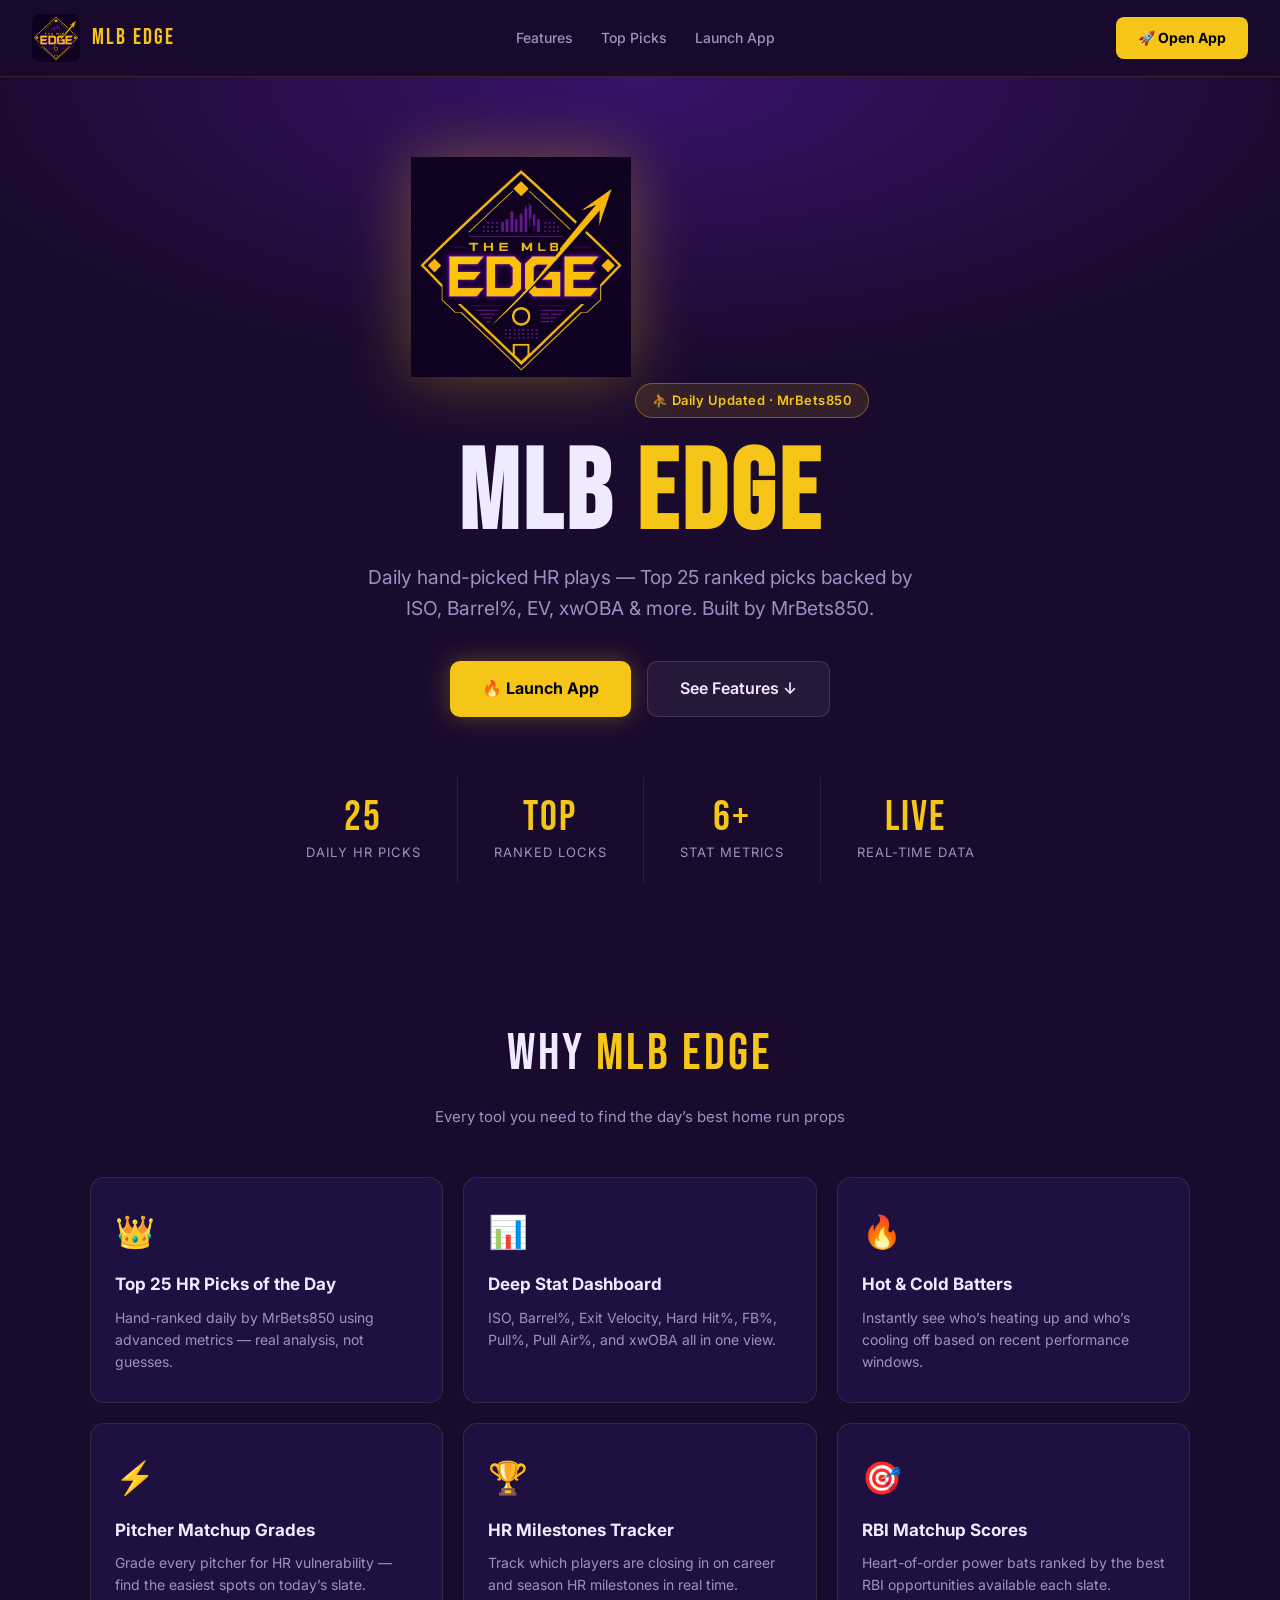
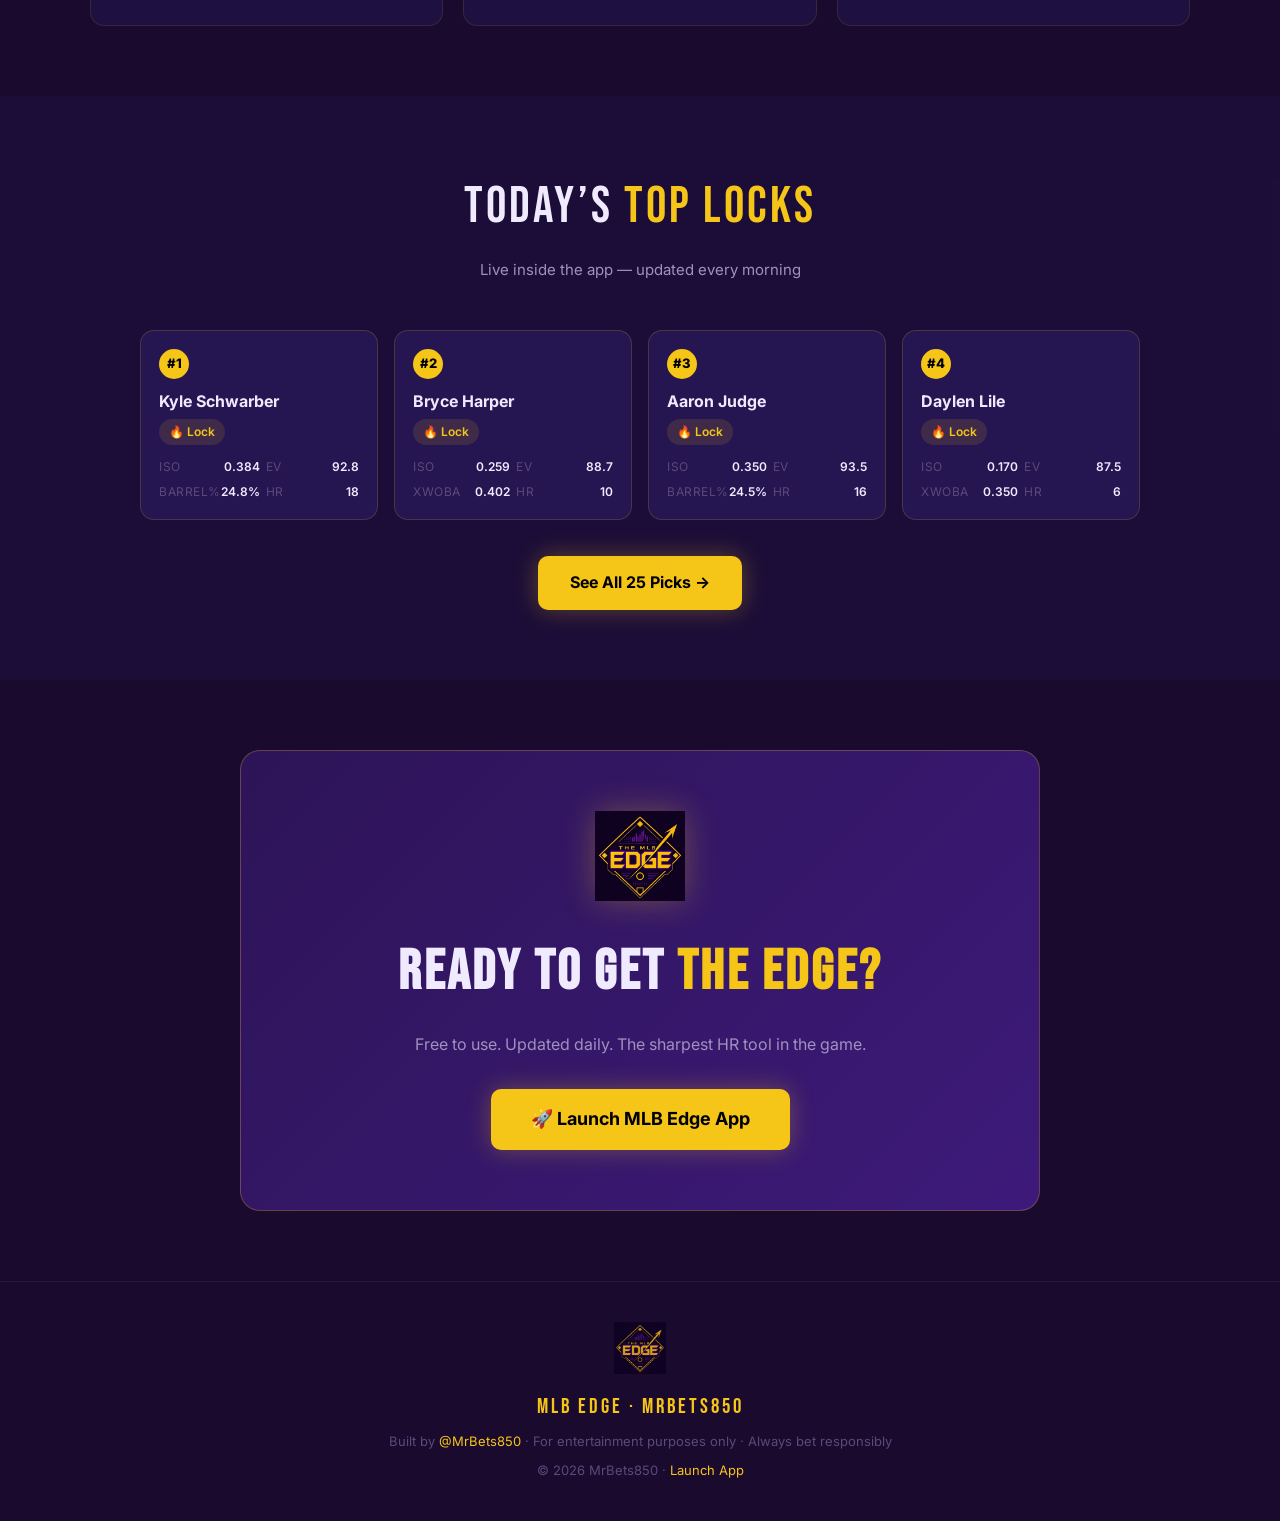
==== commit 75288424: "Rename Index.html to index.html so GitHub Pages serves it at / GitHub Pages is case-sensitive and on" ====
--- a/index.html
+++ b/index.html
@@ -1,555 +1,187 @@
-<!doctype html>
+<!DOCTYPE html>
 <html lang="en">
-  <head>
-    <meta charset="utf-8" />
-    <meta name="viewport" content="width=device-width, initial-scale=1, viewport-fit=cover" />
-    <meta name="theme-color" content="#12031f" />
-    <meta name="color-scheme" content="dark" />
+<head>
+  <meta charset="UTF-8" />
+  <meta name="viewport" content="width=device-width, initial-scale=1.0" />
+  <title>MLB Edge &middot; MrBets850</title>
+  <meta name="description" content="Daily hand-picked HR plays, RBI matchups, pitcher grades & more powered by MrBets850." />
+  <link rel="preconnect" href="https://fonts.googleapis.com">
+  <link rel="preconnect" href="https://fonts.gstatic.com" crossorigin>
+  <link href="https://fonts.googleapis.com/css2?family=Bebas+Neue&family=Inter:wght@300..700&display=swap" rel="stylesheet">
+  <style>
+    *,*::before,*::after{box-sizing:border-box;margin:0;padding:0}
+    :root{--gold:#f5c518;--gold-dim:#c9a010;--purple-dark:#1a0a2e;--purple-mid:#2d1457;--purple-card:#1e1040;--purple-card2:#251550;--white:#f0eaff;--muted:#a090c0;--faint:#5a4a7a;--radius:14px;--font-display:'Bebas Neue',sans-serif;--font-body:'Inter',sans-serif}
+    html{scroll-behavior:smooth}
+    body{background:var(--purple-dark);color:var(--white);font-family:var(--font-body);font-size:16px;line-height:1.6;min-height:100dvh;overflow-x:hidden}
+    nav{display:flex;align-items:center;justify-content:space-between;padding:14px 32px;background:rgba(26,10,46,.95);backdrop-filter:blur(12px);position:sticky;top:0;z-index:100;border-bottom:1px solid rgba(245,197,24,.15)}
+    .nav-logo{display:flex;align-items:center;gap:12px;text-decoration:none}
+    .nav-logo img{width:48px;height:48px;object-fit:contain;border-radius:8px}
+    .nav-logo-text{font-family:var(--font-display);font-size:22px;letter-spacing:2px;color:var(--gold)}
+    .nav-links{display:flex;gap:28px;list-style:none}
+    .nav-links a{color:var(--muted);text-decoration:none;font-size:14px;font-weight:500;transition:color .18s}
+    .nav-links a:hover{color:var(--white)}
+    .nav-cta{background:var(--gold);color:#000;font-weight:700;font-size:14px;padding:10px 22px;border-radius:8px;text-decoration:none;transition:background .18s,transform .18s}
+    .nav-cta:hover{background:var(--gold-dim);transform:translateY(-1px)}
+    .hero{text-align:center;padding:80px 24px 60px;background:radial-gradient(ellipse 80% 60% at 50% 0%,rgba(90,30,180,.45) 0%,transparent 70%);position:relative}
+    .hero-logo{width:clamp(140px,22vw,220px);height:clamp(140px,22vw,220px);object-fit:contain;margin:0 auto 28px;filter:drop-shadow(0 0 32px rgba(245,197,24,.35))}
+    .hero-badge{display:inline-flex;align-items:center;gap:8px;background:rgba(245,197,24,.12);border:1px solid rgba(245,197,24,.35);color:var(--gold);font-size:13px;font-weight:600;padding:6px 16px;border-radius:99px;margin-bottom:22px;letter-spacing:.5px}
+    .hero h1{font-family:var(--font-display);font-size:clamp(3rem,9vw,7rem);letter-spacing:4px;line-height:1;color:var(--white);margin-bottom:10px}
+    .hero h1 span{color:var(--gold)}
+    .hero-sub{font-size:clamp(1rem,2.5vw,1.2rem);color:var(--muted);max-width:560px;margin:0 auto 38px}
+    .hero-btns{display:flex;gap:16px;justify-content:center;flex-wrap:wrap}
+    .btn-primary{background:var(--gold);color:#000;font-weight:700;font-size:16px;padding:14px 32px;border-radius:10px;text-decoration:none;display:inline-flex;align-items:center;gap:8px;transition:background .18s,transform .18s,box-shadow .18s;box-shadow:0 0 24px rgba(245,197,24,.3)}
+    .btn-primary:hover{background:var(--gold-dim);transform:translateY(-2px);box-shadow:0 0 36px rgba(245,197,24,.5)}
+    .btn-secondary{background:rgba(255,255,255,.06);color:var(--white);font-weight:600;font-size:16px;padding:14px 32px;border-radius:10px;text-decoration:none;border:1px solid rgba(255,255,255,.12);transition:background .18s,transform .18s}
+    .btn-secondary:hover{background:rgba(255,255,255,.1);transform:translateY(-2px)}
+    .stats-bar{display:flex;justify-content:center;flex-wrap:wrap;padding:0 24px 60px}
+    .stat-item{text-align:center;padding:20px 36px;border-right:1px solid rgba(255,255,255,.08)}
+    .stat-item:last-child{border-right:none}
+    .stat-num{font-family:var(--font-display);font-size:2.6rem;color:var(--gold);letter-spacing:2px;line-height:1}
+    .stat-label{font-size:13px;color:var(--muted);margin-top:4px;text-transform:uppercase;letter-spacing:1px}
+    section{padding:70px 24px}
+    .section-title{font-family:var(--font-display);font-size:clamp(2rem,5vw,3.2rem);letter-spacing:3px;text-align:center;margin-bottom:10px}
+    .section-title span{color:var(--gold)}
+    .section-sub{text-align:center;color:var(--muted);font-size:15px;margin-bottom:48px}
+    .features-grid{display:grid;grid-template-columns:repeat(auto-fill,minmax(min(280px,100%),1fr));gap:20px;max-width:1100px;margin:0 auto}
+    .feature-card{background:var(--purple-card);border:1px solid rgba(245,197,24,.12);border-radius:var(--radius);padding:28px 24px;transition:transform .2s,box-shadow .2s}
+    .feature-card:hover{transform:translateY(-4px);box-shadow:0 12px 36px rgba(0,0,0,.4)}
+    .feature-icon{font-size:2rem;margin-bottom:14px}
+    .feature-card h3{font-size:17px;font-weight:700;color:var(--white);margin-bottom:8px}
+    .feature-card p{font-size:14px;color:var(--muted);line-height:1.6}
+    .picks-section{background:rgba(30,16,64,.6)}
+    .picks-grid{display:grid;grid-template-columns:repeat(auto-fill,minmax(min(220px,100%),1fr));gap:16px;max-width:1000px;margin:0 auto 36px}
+    .pick-card{background:var(--purple-card2);border:1px solid rgba(245,197,24,.18);border-radius:var(--radius);padding:18px}
+    .pick-rank{display:inline-flex;align-items:center;justify-content:center;width:30px;height:30px;background:var(--gold);color:#000;font-weight:800;font-size:13px;border-radius:50%;margin-bottom:10px}
+    .pick-name{font-weight:700;font-size:16px;color:var(--white);margin-bottom:4px}
+    .pick-lock{display:inline-flex;align-items:center;gap:5px;background:rgba(245,197,24,.12);color:var(--gold);font-size:12px;font-weight:600;padding:3px 10px;border-radius:99px;margin-bottom:12px}
+    .pick-stats{display:grid;grid-template-columns:1fr 1fr;gap:6px}
+    .pick-stat{display:flex;justify-content:space-between;font-size:12px}
+    .pick-stat-label{color:var(--faint);text-transform:uppercase;letter-spacing:.5px}
+    .pick-stat-val{color:var(--white);font-weight:600}
+    .cta-banner{background:linear-gradient(135deg,var(--purple-mid) 0%,#3d1a7a 100%);border:1px solid rgba(245,197,24,.25);border-radius:20px;text-align:center;padding:60px 32px;max-width:800px;margin:0 auto}
+    .cta-banner .cta-logo{width:90px;height:90px;object-fit:contain;margin:0 auto 20px;filter:drop-shadow(0 0 16px rgba(245,197,24,.3))}
+    .cta-banner h2{font-family:var(--font-display);font-size:clamp(2rem,5vw,3.5rem);letter-spacing:3px;margin-bottom:14px}
+    .cta-banner h2 span{color:var(--gold)}
+    .cta-banner p{color:var(--muted);font-size:16px;max-width:480px;margin:0 auto 32px}
+    footer{text-align:center;padding:40px 24px;border-top:1px solid rgba(255,255,255,.06);color:var(--faint);font-size:13px}
+    footer a{color:var(--gold);text-decoration:none}
+    footer a:hover{text-decoration:underline}
+    .footer-logo-img{width:52px;height:52px;object-fit:contain;margin:0 auto 10px;opacity:.85}
+    .footer-brand{font-family:var(--font-display);font-size:1.3rem;letter-spacing:3px;color:var(--gold);margin-bottom:8px}
+    @media(max-width:600px){nav{padding:12px 16px}.nav-links{display:none}.stat-item{padding:14px 18px}.cta-banner{padding:36px 18px}}
+  </style>
+</head>
+<body>
 
-    <title>MLB Edge — Baseball analytics for the modern fan</title>
-    <meta
-      name="description"
-      content="MLB Edge is a baseball analytics workspace. Track pitcher form, batter splits, park factors and matchup context in one fast, modern interface."
-    />
+<nav>
+  <a class="nav-logo" href="#">
+    <img src="[data-uri]